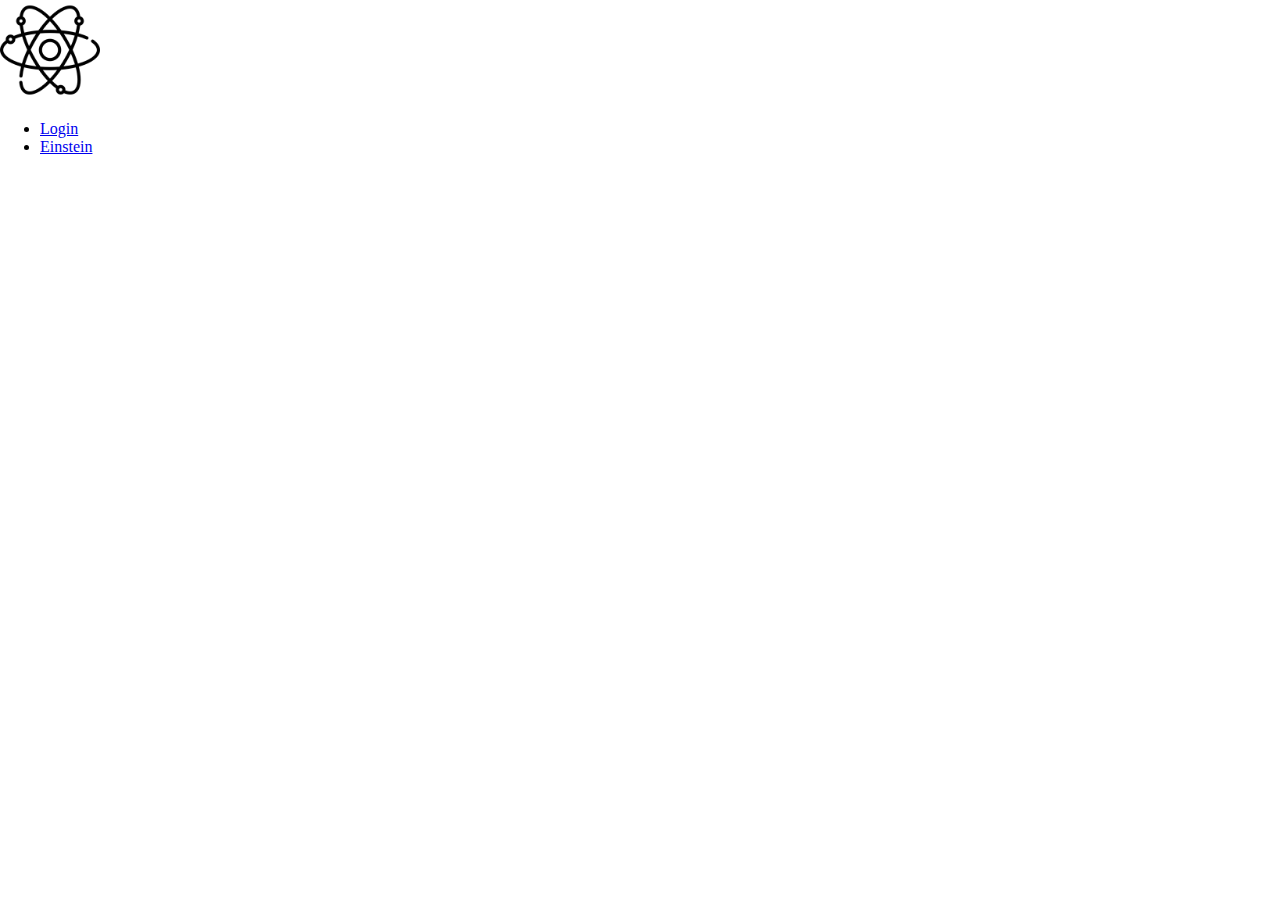
==== tributoEinstein/index.html @ 9d8a1dd4 "Aqui eu só fiz as estruturas mesmo, em html e comecei a fazer o estilo com o css" ====
<!DOCTYPE html>
<html>
    <head>
        <link rel="stylesheet" href="assets/css/estilo.css">
        <meta charset="utf-8">
        <meta name="viewport" content="width=device-width,user-scalable=0">
        <title>Tributo ao Einstein</title>
    </head>
    <body>
        <header>
            <div class="container">
                <div class="header_logo">
                    <img src="assets/images/atom.png" alt="Foto de um átomo">
                </div>
                <div class="header_menu">
                    <nav>
                        <ul>
                            <li><a href="login.html">Login</a></li>
                            <li><a href="index.html">Einstein</a></li>
                        </ul>
                    </nav>
                </div>
            </div>
        </header>
    </body>
</html>
---- tributoEinstein/assets/css/estilo.css ----
body{
    margin: 0px;
}

.header_logo img{
    max-width: 100px;
}
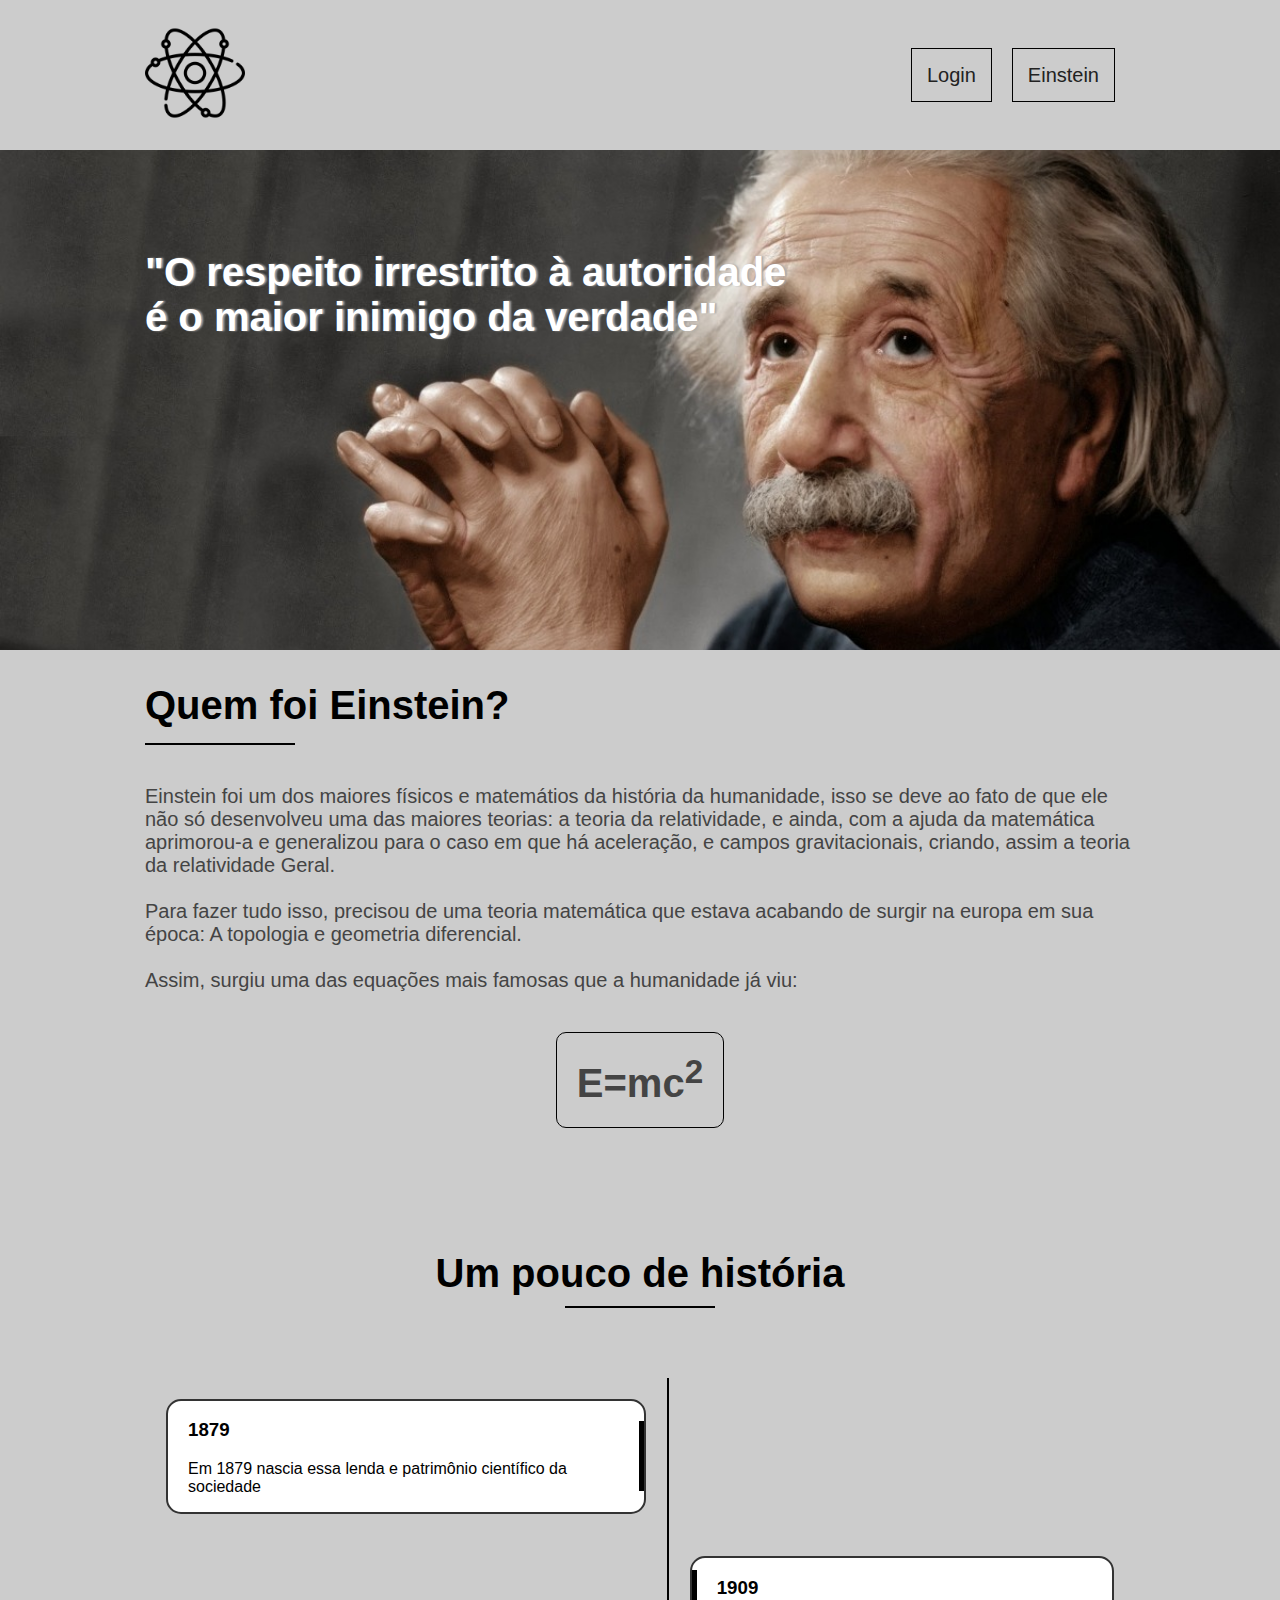
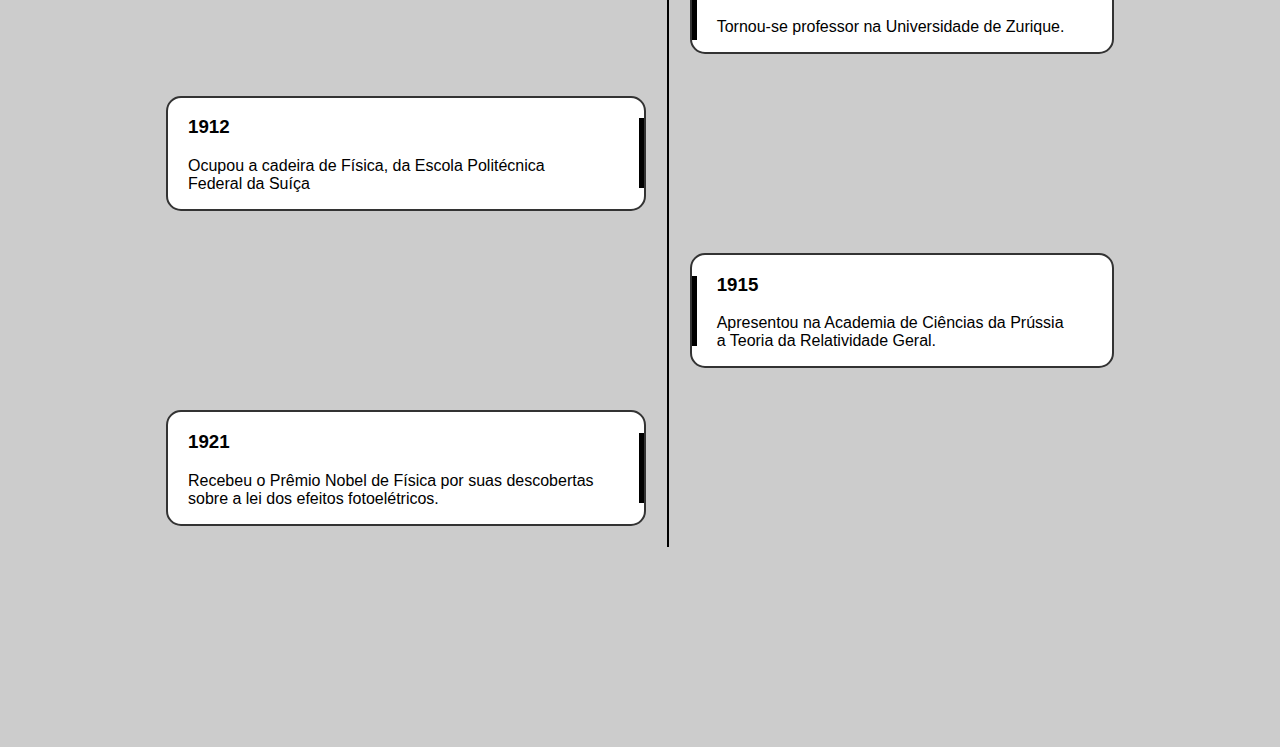
==== commit df57b3c5: "Aqui já fiz grande parte do site, só está faltando o footer, e também pretendo fazer a tela de login" ====
--- a/tributoEinstein/index.html
+++ b/tributoEinstein/index.html
@@ -8,7 +8,7 @@
     </head>
     <body>
         <header>
-            <div class="container">
+            <div class="container container1">
                 <div class="header_logo">
                     <img src="assets/images/atom.png" alt="Foto de um átomo">
                 </div>
@@ -22,5 +22,104 @@
                 </div>
             </div>
         </header>
+        <div class="banner">
+            <div class="container banner_div">
+                <h2>"O respeito irrestrito à autoridade é o maior inimigo da verdade"</h2>
+            </div>
+        </div>
+        <section>
+            <div class="container coluna">
+                <div class="section_biografia">
+                    <h2>Quem foi Einstein?</h2>
+                    <div class="sublinhado_titulo"></div>
+                    <p>
+                        Einstein foi um dos  maiores físicos e matemátios da história da humanidade, 
+                        isso se deve ao fato de que ele não só desenvolveu uma das maiores teorias:
+                        a teoria da relatividade, e ainda, com a ajuda da matemática aprimorou-a 
+                        e  generalizou para o caso em que há aceleração, e campos gravitacionais, criando,
+                        assim a teoria da relatividade Geral.<br/><br>
+                        Para fazer tudo isso, precisou de uma teoria matemática que estava acabando de 
+                        surgir na europa em sua época: A topologia e geometria diferencial.<br/><br>
+                        Assim, surgiu uma das equações mais famosas que a humanidade já viu:<span class="estilo_emc2">E=mc<sup>2</sup></span>
+                    </p>
+                </div>
+                <div class="section_historia">
+                    <h2>Um pouco de história</h2>
+                    <div class="sublinhado_titulo sublinhado_historia"></div>
+                    <table>
+                        <tr>
+                            <td>
+                                <div class="direita_card card">
+                                    <div class="info">
+                                        <h3>1879</h3>
+                                        <p>Em 1879 nascia essa lenda e patrimônio científico da sociedade</p>
+                                    </div>
+                                    <div class="linha_vertical"></div>
+                                </div>
+                            </td>
+                            <td>
+                                
+                            </td>
+                        </tr>
+                        <tr>
+                            <td>
+
+                            </td>
+                            <td>
+                                <div class="esquerda_card card">
+                                    <div class="info">
+                                        <h3>1909</h3>
+                                        <p>Tornou-se professor na Universidade de Zurique.</p>
+                                    </div>
+                                    <div class="linha_vertical"></div>
+                                </div>
+                            </td>
+                        </tr>
+                        <tr>
+                            <td>
+                                <div class="direita_card card">
+                                    <div class="info">
+                                        <h3>1912</h3>
+                                        <p>Ocupou a cadeira de Física, da Escola Politécnica Federal da Suíça</p>
+                                    </div>
+                                    <div class="linha_vertical"></div>
+                                </div>
+                            </td>
+                            <td>
+                                
+                            </td>
+                        </tr>
+                        <tr>
+                            <td>
+
+                            </td>
+                            <td>
+                                <div class="esquerda_card card">
+                                    <div class="info">
+                                        <h3>1915</h3>
+                                        <p>Apresentou na Academia de Ciências da Prússia a Teoria da Relatividade Geral.</p>
+                                    </div>
+                                    <div class="linha_vertical"></div>
+                                </div>
+                            </td>
+                        </tr>
+                        <tr>
+                            <td>
+                                <div class="direita_card card">
+                                    <div class="info">
+                                        <h3>1921</h3>
+                                        <p>Recebeu o Prêmio Nobel de Física por suas descobertas sobre a lei dos efeitos fotoelétricos.</p>
+                                    </div>
+                                    <div class="linha_vertical"></div>
+                                </div>
+                            </td>
+                            <td>
+                                
+                            </td>
+                        </tr>
+                    </table>
+                </div>
+            </div>
+        </section>
     </body>
 </html>--- a/tributoEinstein/assets/css/estilo.css
+++ b/tributoEinstein/assets/css/estilo.css
@@ -1,7 +1,197 @@
+*{
+    font-family: Arial, Helvetica, sans-serif;
+}
+
 body{
     margin: 0px;
+    background-color: #CCC;
+
+    padding-bottom: 200px;
 }
 
 .header_logo img{
-    max-width: 100px;
+    max-width: 100px;   
+}
+
+header{
+    display: flex;
+    justify-content: center;
+}
+
+.container{
+    width: 990px;
+    display: flex;
+    justify-content: space-between;
+    align-items: center;
+}
+
+.container1{
+    height: 150px;
+}
+
+.header_menu a{
+    text-decoration: none;
+    color: #222;
+    padding: 15px;
+    border: 1px solid black;
+    font-size: 20px;
+    margin-right: 20px;
+    transition: 0.5s;
+}
+
+.header_menu a:hover{
+    text-decoration: none;
+    color: #222;
+    padding: 10px;
+    border: 1px solid black;
+    font-size: 15px;
+    margin-right: 25px;
+    margin-left: 23px;
+    transition: 0.5s;
+}
+
+.header_menu ul{
+    list-style-type: none;
+    display: flex;
+}
+
+/*Aqui começa o corpo, essa é a primeiraseção*/
+/*---------------------------------------------------------------*/
+
+.banner{
+    background-image: url('../images/einstein.jpg');
+    background-position: center;
+    background-size: cover;
+    width: 100%;
+    height: 500px;
+    display: flex;
+    justify-content: center;
+}
+
+.banner h2{
+    font-size: 40px;
+    color: #FFF;
+    max-width: 650px;
+    margin-top: 100px;
+    text-shadow: 2px 0px 2px #aaa;
+}
+
+.banner_div{
+    align-items: flex-start;
+}
+
+/*Aqui começa a section onde será dividida em duas partes...*/
+/*-----------------------------------------------------------------------------*/
+
+section{
+    display: flex;
+    justify-content: center;
+}
+
+.section_biografia p{
+    font-size: 20px;
+    color: #444;
+    display: flex;
+    flex-direction: column;
+    align-items: center;
+}
+
+.estilo_emc2{
+    font-size: 40px;
+    padding: 20px;
+    border: 1px solid #000;
+    margin-top: 40px;
+    margin-bottom: 70px;
+    font-weight: bold;
+    border-radius: 10px;
+}
+
+.section_biografia h2{
+    font-size: 40px;
+    margin-bottom: 15px;
+}
+
+.sublinhado_titulo{
+    height: 2px;
+    width: 150px;
+    background-color: #000;
+    margin-bottom: 40px;
+}
+
+.section_historia table{
+    border-collapse: collapse;
+}
+
+.coluna{
+    flex-direction: column;
+}
+
+.card{
+    margin: 20px;
+}
+
+.card p{
+    width: 90%;
+}
+
+.linha_vertical{
+    height: 70px;
+    width: 5px;
+    background-color: #000;
+    align-self: center;
+}
+
+.section_historia td:nth-child(1){
+    border-right: 2px solid #000;
+}
+
+.card{
+    display: flex;
+    justify-content: center;
+    border: 2px solid #333;
+    border-radius: 15px;
+    background-color: #FFF;
+}
+
+.esquerda_card{
+    flex-direction: row-reverse;
+    justify-content: flex-start;
+}
+
+.card .info{
+    margin-left: 20px;
+    width: 100%;
+}
+
+.section_historia h2{
+    font-size: 40px;
+    text-align: center;
+    margin-bottom: 10px;
+}
+
+.section_historia{
+    display: flex;
+    flex-direction: column;
+    align-items: center;
+}
+
+.sublinhado_historia{
+    margin-bottom: 70px;
+}
+
+@media (max-width:800px) and (min-width:450px){
+    .container{
+        padding-left: 20px;
+        padding-right: 20px;
+    }
+}
+
+@media (max-width: 450px){
+    .container{
+        padding-left: 20px;
+        padding-right: 20px;
+    }
+
+    
+
 }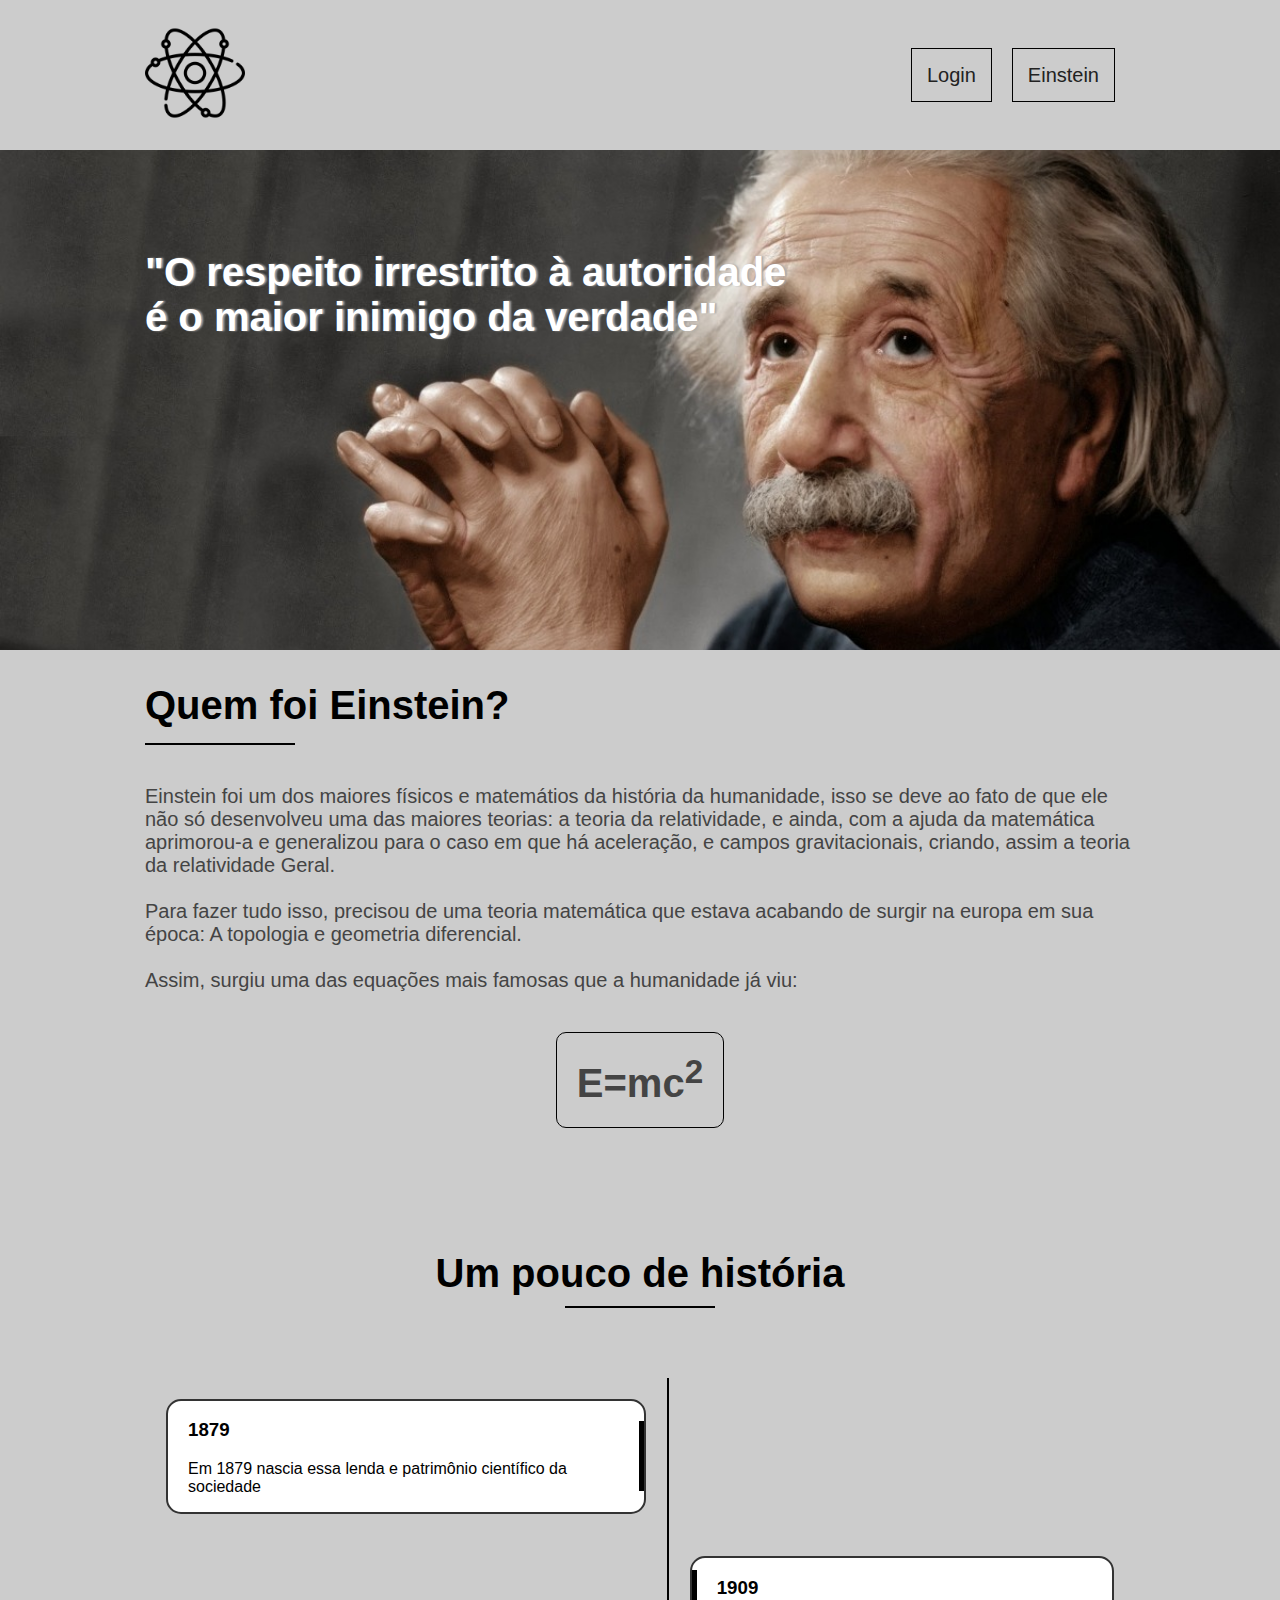
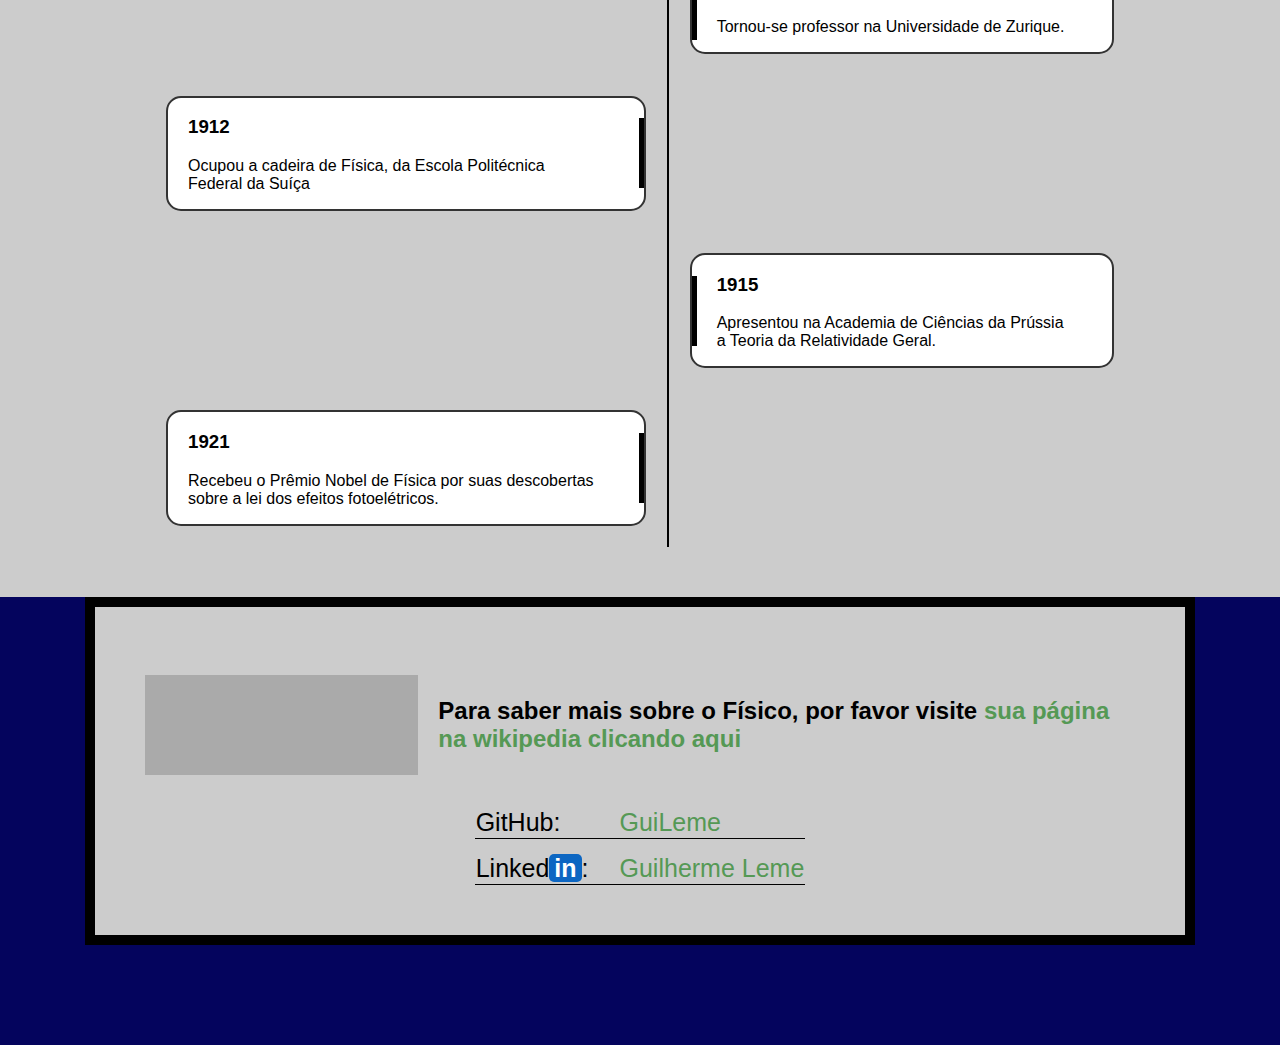
==== commit 8599ca4e: "Aqui esqueci de ir dando os commits ao passo que ia fazendo os meus projetos... Mas aqui está um tem" ====
--- a/tributoEinstein/index.html
+++ b/tributoEinstein/index.html
@@ -12,6 +12,12 @@
                 <div class="header_logo">
                     <img src="assets/images/atom.png" alt="Foto de um átomo">
                 </div>
+
+                <a><div class="header_menu_mobile">
+                    <div></div>
+                    <div></div>
+                    <div></div>
+                </div></a>
                 <div class="header_menu">
                     <nav>
                         <ul>
@@ -122,4 +128,38 @@
             </div>
         </section>
     </body>
+    <footer>
+        <div class="container coluna">
+            <div class="separador_mobile"></div>
+            <div class="footer_info">
+                <div class="footer_anuncio">
+
+                </div>
+                <div class="footer_wiki">
+                    <h2>Para saber mais sobre o Físico, por favor visite <a href="https://pt.wikipedia.org/wiki/Albert_Einstein">sua página na wikipedia clicando aqui</a></h2>
+                </div>
+            </div>
+            <div class="footer_pessoal">
+                <table>
+                    <tr>
+                        <td>
+                            GitHub:
+                        </td>
+                        <td>
+                            <a href="https://github.com/GuiLeme">GuiLeme</a>
+                        </td>
+                    </tr>
+                    <tr>
+                        <td>
+                            Linked<span class="linkedin">in</span>:
+                        </td>
+                        <td>
+                            <a href="https://www.linkedin.com/in/guilherme-leme-0674171bb/">Guilherme Leme</a>
+                        </td>
+                    </tr>
+                </table>
+            </div>
+        </div>
+            
+    </footer>
 </html>--- a/tributoEinstein/assets/css/estilo.css
+++ b/tributoEinstein/assets/css/estilo.css
@@ -5,8 +5,6 @@
 body{
     margin: 0px;
     background-color: #CCC;
-
-    padding-bottom: 200px;
 }
 
 .header_logo img{
@@ -37,16 +35,18 @@
     font-size: 20px;
     margin-right: 20px;
     transition: 0.5s;
+
 }
 
 .header_menu a:hover{
     text-decoration: none;
     color: #222;
-    padding: 10px;
+    padding: 15px;
     border: 1px solid black;
-    font-size: 15px;
-    margin-right: 25px;
-    margin-left: 23px;
+    font-size: 20px;
+    margin-right: 20px;
+    transition: 0.5s;
+    transform:scale(0.5);
     transition: 0.5s;
 }
 
@@ -86,6 +86,7 @@
 section{
     display: flex;
     justify-content: center;
+    padding-bottom: 50px;
 }
 
 .section_biografia p{
@@ -179,19 +180,145 @@
     margin-bottom: 70px;
 }
 
+/*Aqui começa o footer*/
+/*-----------------------------------------------------------------------*/
+
+footer{
+    display: flex;
+    justify-content: center;
+    background-color: #04045d;
+    padding-bottom: 100px;
+}
+
+footer .container{
+    background-color: #CCC;
+    padding: 50px;
+    border:10px solid black ;
+}
+
+.footer_anuncio{
+    width: 40%;
+    height: 100px;
+    background-color: #aaa;
+}
+
+.footer_info{
+    display: flex;
+    align-items: center;
+}
+
+.footer_wiki{
+    padding: 20px;
+}
+
+footer a{
+    color: #595;
+    text-decoration: none;
+}
+
+.footer_pessoal{
+    font-size: 25px;
+}
+
+.footer_pessoal table{
+    border-collapse: collapse;
+
+}
+
+.footer_pessoal tr{
+    border-bottom: 1px solid black ;
+}
+
+.footer_pessoal td{
+    padding-top: 15px;
+}
+
+.footer_pessoal td:nth-child(1){
+    padding-right: 30px;
+}
+
+.linkedin{
+    background-color: #0C66C2;
+    padding:0px 5px;
+    border-radius: 5px;
+    color: white;
+    font-weight: bold;
+}
+
+.header_menu_mobile{
+    display: none;
+    width: 60px;
+    height: 60px;
+    background-color: rgb(14, 5, 98);
+    border-radius: 10px;
+}
+
+.header_menu_mobile div{
+    height: 3px;
+    width: 60%;
+    background-color: white;
+}
+
+.separador_mobile{
+    height: 3px;
+    width: 90%;
+    background-color: black;
+    margin-bottom: 30px;
+    display: none;
+}
+
+
 @media (max-width:800px) and (min-width:450px){
     .container{
         padding-left: 20px;
         padding-right: 20px;
     }
+
+    .footer_anuncio{
+        width: 200px;
+    }
+
+    .footer_info{
+        flex-direction: column;
+    }
+
+
 }
 
 @media (max-width: 450px){
     .container{
         padding-left: 20px;
         padding-right: 20px;
-    }
-
-    
+        width: 300px;
+    }
+
+    .header_menu{
+        display: none;
+    }
+
+    .header_menu_mobile{
+        display: flex;
+        flex-direction: column;
+        align-items: center;
+        justify-content: space-evenly;
+    }
+
+    .footer_info{
+        flex-direction: column;
+    }
+
+    .footer_anuncio{
+        width: 200px;
+    }
+
+    .separador_mobile{
+        display: flex;
+    }
+
+    footer .container{
+        padding: 20px;
+        border: none;
+        width: 100%;
+    }
 
 }